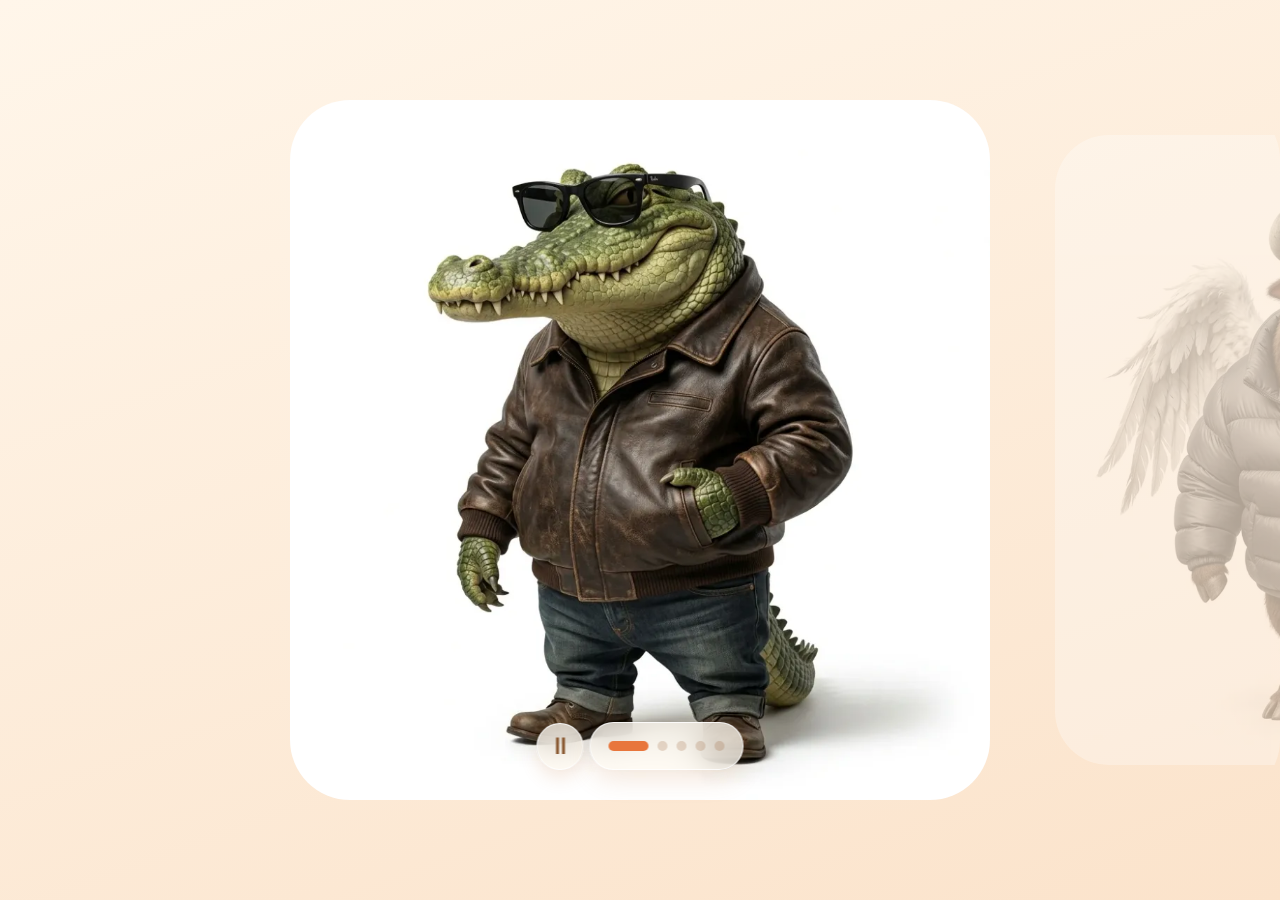
==== w7/index.html @ c69f00f3 "panel code javascript" ====
<!DOCTYPE html>
<html lang="en">
<head>
    <meta charset="UTF-8">
    <meta name="viewport" content="width=device-width, initial-scale=1.0">
    <title>carouser</title>
    <link rel="stylesheet" href="style.css">
</head>
<body>

<div class="container">
    <div id="viewport">
        <div id="box">
            <img class="pic" src="img/01.png" alt="slide 1">
            <img class="pic" src="img/02.png" alt="slide 2">
            <img class="pic" src="img/03.png" alt="slide 3">
            <img class="pic" src="img/04.png" alt="slide 4">
            <img class="pic" src="img/06.png" alt="slide 5">
        </div>
    </div>

    <div id="boxing">
        <button onclick="set_timer()" id="btm" class="bt" aria-label="play/pause">⏸</button>
        <div id="box-dot"></div>
    </div>
</div>

<script src="code.js"></script>
</body>
</html>
---- w7/style.css ----
:root {
    --glass-bg: rgba(255, 250, 240, 0.75);
    --glass-border: rgba(255, 255, 255, 0.8);
    --shadow-color: rgba(190, 110, 50, 0.16);
    --accent: #E8763C;
    --text-color: #8A5A33;
    --speed: 0.25s ease-out;
    --slide-size: min(90vw, 700px);
    --slide-gap: min(4vw, 30px);
}

body {
    font-family: sans-serif;
    display: flex;
    justify-content: center;
    height: 100vh;
    margin: 0;
    align-items: center;
    overflow-x: hidden;
    overscroll-behavior-x: none;
    background: linear-gradient(160deg, #FFF6EA, #FBE3CB);
}

.container {
    position: relative;
    display: flex;
    justify-content: center;
    width: 100%;
}

#viewport {
    width: 100%;
    height: var(--slide-size);
    border-radius: 60px;
    background: none;
    overflow: hidden;
    perspective: 1500px;
}

#box {
    height: var(--slide-size);
    width: var(--slide-size);
    border-radius: 60px;
    display: flex;
    transition: transform 0.5s ease;
}

.pic {
    width: var(--slide-size);
    height: var(--slide-size);
    margin-right: var(--slide-gap);
    border-radius: 60px;
    transition: opacity 0.5s ease, transform 0.5s ease;
    opacity: 0.3;
    transform: scale(0.9);
    object-fit: cover;
    flex-shrink: 0;
    cursor: pointer;
    user-select: none;
    -webkit-user-drag: none;
}
.on-pic {
    opacity: 1;
    transform: scale(1);
    cursor: default;
}


#boxing {
    position: absolute;
    bottom: 30px;
    left: 50%;
    transform: translateX(-50%);
    display: flex;
    align-items: center;
    gap: 6px;
    z-index: 10;
}

#box-dot {
    display: flex;
    align-items: center;
    gap: 9px;
    background: var(--glass-bg);
    backdrop-filter: blur(14px);
    -webkit-backdrop-filter: blur(14px);
    border: 0.5px solid var(--glass-border);
    padding: 18px;
    position: relative;
    border-radius: 50px;
    box-shadow: 0 10px 25px var(--shadow-color);
    transition: var(--speed);
}
#box-dot:hover {
    background: rgb(255, 250, 240);
    box-shadow: 0 12px 28px rgba(190, 110, 50, 0.22);
}


.dot {
    width: 10px;
    height: 10px;
    border-radius: 8px;
    background: rgba(150,90,50,0.22);
    transition: var(--speed);
    cursor: pointer;
    flex-shrink: 0;
}
.dot:hover {
    transform: scale(1.3);
    background: rgba(150, 90, 50, 0.4);
}
.dot:active {
    transform: scale(0.92);
}
.on-dot {
    width: 40px;
    background: var(--accent);
}
.on-dot:hover {
    transform: none;
    background: var(--accent);
}


#btm {
    background: var(--glass-bg);
    backdrop-filter: blur(14px);
    -webkit-backdrop-filter: blur(14px);
    border: 0.5px solid var(--glass-border);
    font-size: 24px;
    line-height: 1;
    text-align: center;
    width: 47px;
    height: 47px;
    position: relative;
    border-radius: 50px;
    padding: 0;
    cursor: pointer;
    box-shadow: 0 8px 18px var(--shadow-color);
    color: var(--text-color);
    transition: var(--speed);
}
#btm:hover {
    background: rgb(255, 250, 240);
    color: var(--accent);
    transform: scale(1.1);
}
#btm:active {
    transform: scale(0.94);
}
#btm:focus-visible,
.dot:focus-visible {
    outline: 2px solid var(--accent);
    outline-offset: 2px;
}

@media (max-width: 480px) {
    #viewport,
    #box,
    .pic {
        border-radius: 36px;
    }

    #boxing {
        bottom: 16px;
    }

    #box-dot {
        padding: 13px;
        gap: 7px;
    }

    #btm {
        width: 40px;
        height: 40px;
        font-size: 20px;
    }
}

@media (prefers-reduced-motion: reduce) {
    #box,
    .pic,
    .dot,
    #btm,
    #box-dot {
        transition: none;
    }
}
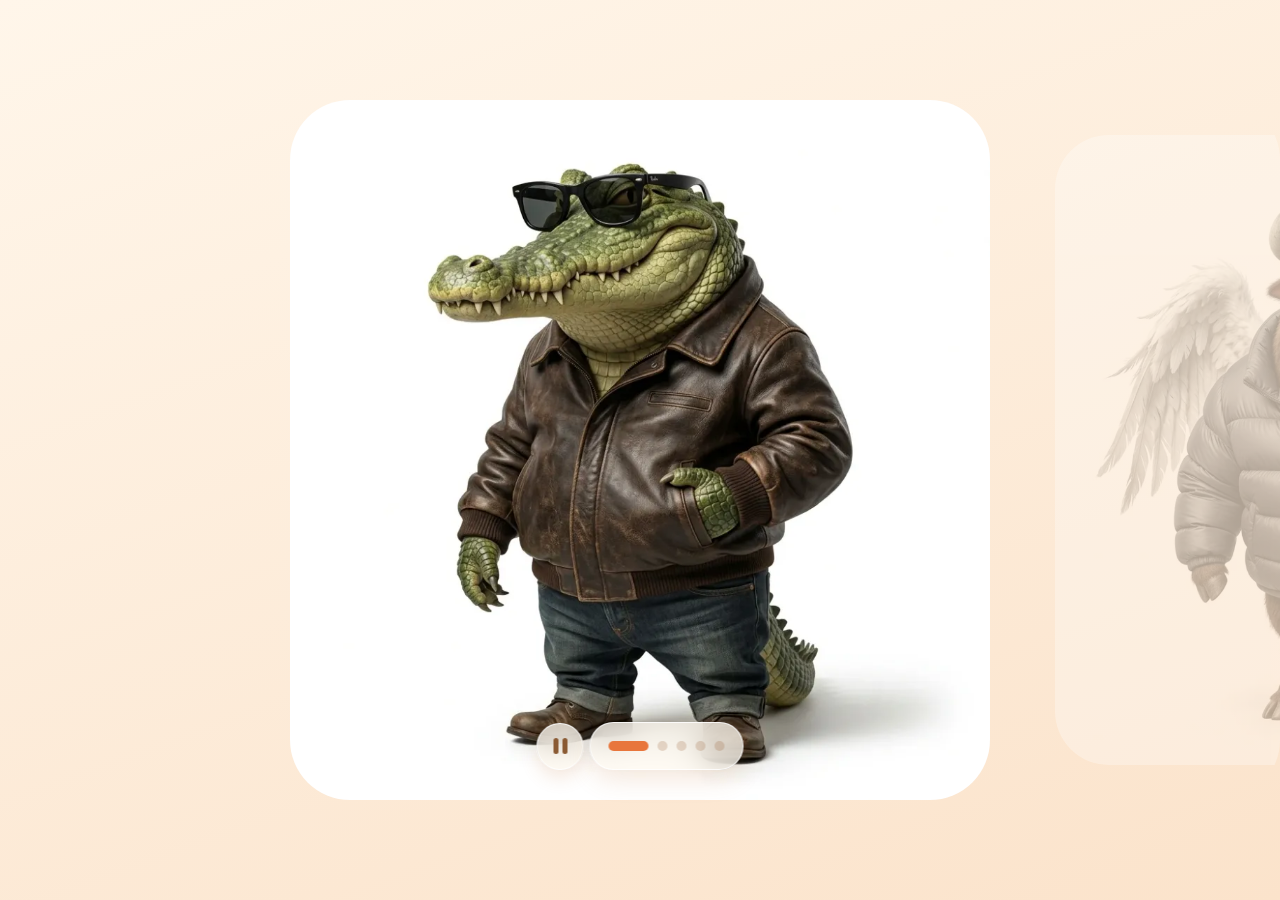
==== commit c729ed0e: "Update website" ====
--- a/w7/index.html
+++ b/w7/index.html
@@ -20,7 +20,15 @@
     </div>
 
     <div id="boxing">
-        <button onclick="set_timer()" id="btm" class="bt" aria-label="play/pause">⏸</button>
+        <button type="button" onclick="set_timer()" id="btm" class="bt" aria-label="Pause">
+            <svg class="icon icon-pause" viewBox="0 0 24 24" width="24" height="24" aria-hidden="true">
+                <rect x="5" y="4" width="5" height="16" rx="2.5"/>
+                <rect x="14" y="4" width="5" height="16" rx="2.5"/>
+            </svg>
+            <svg class="icon icon-play" viewBox="0 0 24 24" width="24" height="24" aria-hidden="true">
+                <path d="M7.2 5.2v13.6c0 1.2 1.3 1.9 2.3 1.2l10.2-6.8c.9-.6.9-2 0-2.6L9.5 4c-1-.7-2.3 0-2.3 1.2z"/>
+            </svg>
+        </button>
         <div id="box-dot"></div>
     </div>
 </div>
--- a/w7/style.css
+++ b/w7/style.css
@@ -5,20 +5,37 @@
     --accent: #E8763C;
     --text-color: #8A5A33;
     --speed: 0.25s ease-out;
-    --slide-size: min(90vw, 700px);
+    --slide-size: min(90vw, 700px, calc(100dvh - 40px));
     --slide-gap: min(4vw, 30px);
+    --page-bg: #FFF6EA;
+}
+
+html {
+    background: var(--page-bg);
+    overflow: hidden;
+    width: 100%;
+    max-width: 100%;
+    height: 100%;
+    height: 100dvh;
 }
 
 body {
     font-family: sans-serif;
     display: flex;
     justify-content: center;
-    height: 100vh;
+    height: 100%;
+    height: 100dvh;
+    max-height: 100dvh;
     margin: 0;
     align-items: center;
-    overflow-x: hidden;
-    overscroll-behavior-x: none;
-    background: linear-gradient(160deg, #FFF6EA, #FBE3CB);
+    overflow: hidden;
+    overscroll-behavior: none;
+    width: 100%;
+    max-width: 100%;
+    box-sizing: border-box;
+    background-color: var(--page-bg);
+    background-image: linear-gradient(160deg, #FFF6EA, #FBE3CB);
+    background-repeat: no-repeat;
 }
 
 .container {
@@ -124,22 +141,47 @@
 
 
 #btm {
+    -webkit-appearance: none;
+    appearance: none;
     background: var(--glass-bg);
     backdrop-filter: blur(14px);
     -webkit-backdrop-filter: blur(14px);
     border: 0.5px solid var(--glass-border);
-    font-size: 24px;
-    line-height: 1;
-    text-align: center;
     width: 47px;
     height: 47px;
+    min-width: 47px;
+    min-height: 47px;
     position: relative;
-    border-radius: 50px;
+    border-radius: 50%;
     padding: 0;
+    margin: 0;
     cursor: pointer;
     box-shadow: 0 8px 18px var(--shadow-color);
     color: var(--text-color);
     transition: var(--speed);
+    display: grid;
+    place-items: center;
+    overflow: visible;
+}
+#btm .icon {
+    grid-area: 1 / 1;
+    width: 24px;
+    height: 24px;
+    fill: currentColor;
+    display: block;
+    pointer-events: none;
+}
+#btm .icon-play {
+    opacity: 0;
+}
+#btm .icon-pause {
+    opacity: 1;
+}
+#btm.is-paused .icon-pause {
+    opacity: 0;
+}
+#btm.is-paused .icon-play {
+    opacity: 1;
 }
 #btm:hover {
     background: rgb(255, 250, 240);
@@ -174,7 +216,13 @@
     #btm {
         width: 40px;
         height: 40px;
-        font-size: 20px;
+        min-width: 40px;
+        min-height: 40px;
+    }
+
+    #btm .icon {
+        width: 22px;
+        height: 22px;
     }
 }
 
@@ -187,3 +235,60 @@
         transition: none;
     }
 }
+
+
+
+@media (max-width:430px){
+
+    body{
+        align-items:flex-start;
+        padding-top:max(12px, env(safe-area-inset-top));
+        padding-bottom:max(8px, env(safe-area-inset-bottom));
+        height:100dvh;
+        max-height:100dvh;
+        overflow:hidden;
+    }
+
+    .container{
+        padding:0 10px;
+        box-sizing:border-box;
+        width:100%;
+        height:100%;
+        align-items:center;
+    }
+
+    #viewport,
+    #box,
+    .pic{
+        border-radius:28px;
+    }
+
+    #boxing{
+        bottom:max(10px, env(safe-area-inset-bottom));
+        max-width:calc(100% - 20px);
+    }
+
+    #box-dot{
+        padding:12px;
+        gap:6px;
+        max-width:calc(100% - 56px);
+    }
+
+    .dot.on-dot{
+        width:32px;
+    }
+
+    #btm{
+        width:42px;
+        height:42px;
+        min-width:42px;
+        min-height:42px;
+        flex-shrink:0;
+    }
+
+    #btm .icon{
+        width:22px;
+        height:22px;
+    }
+
+}
